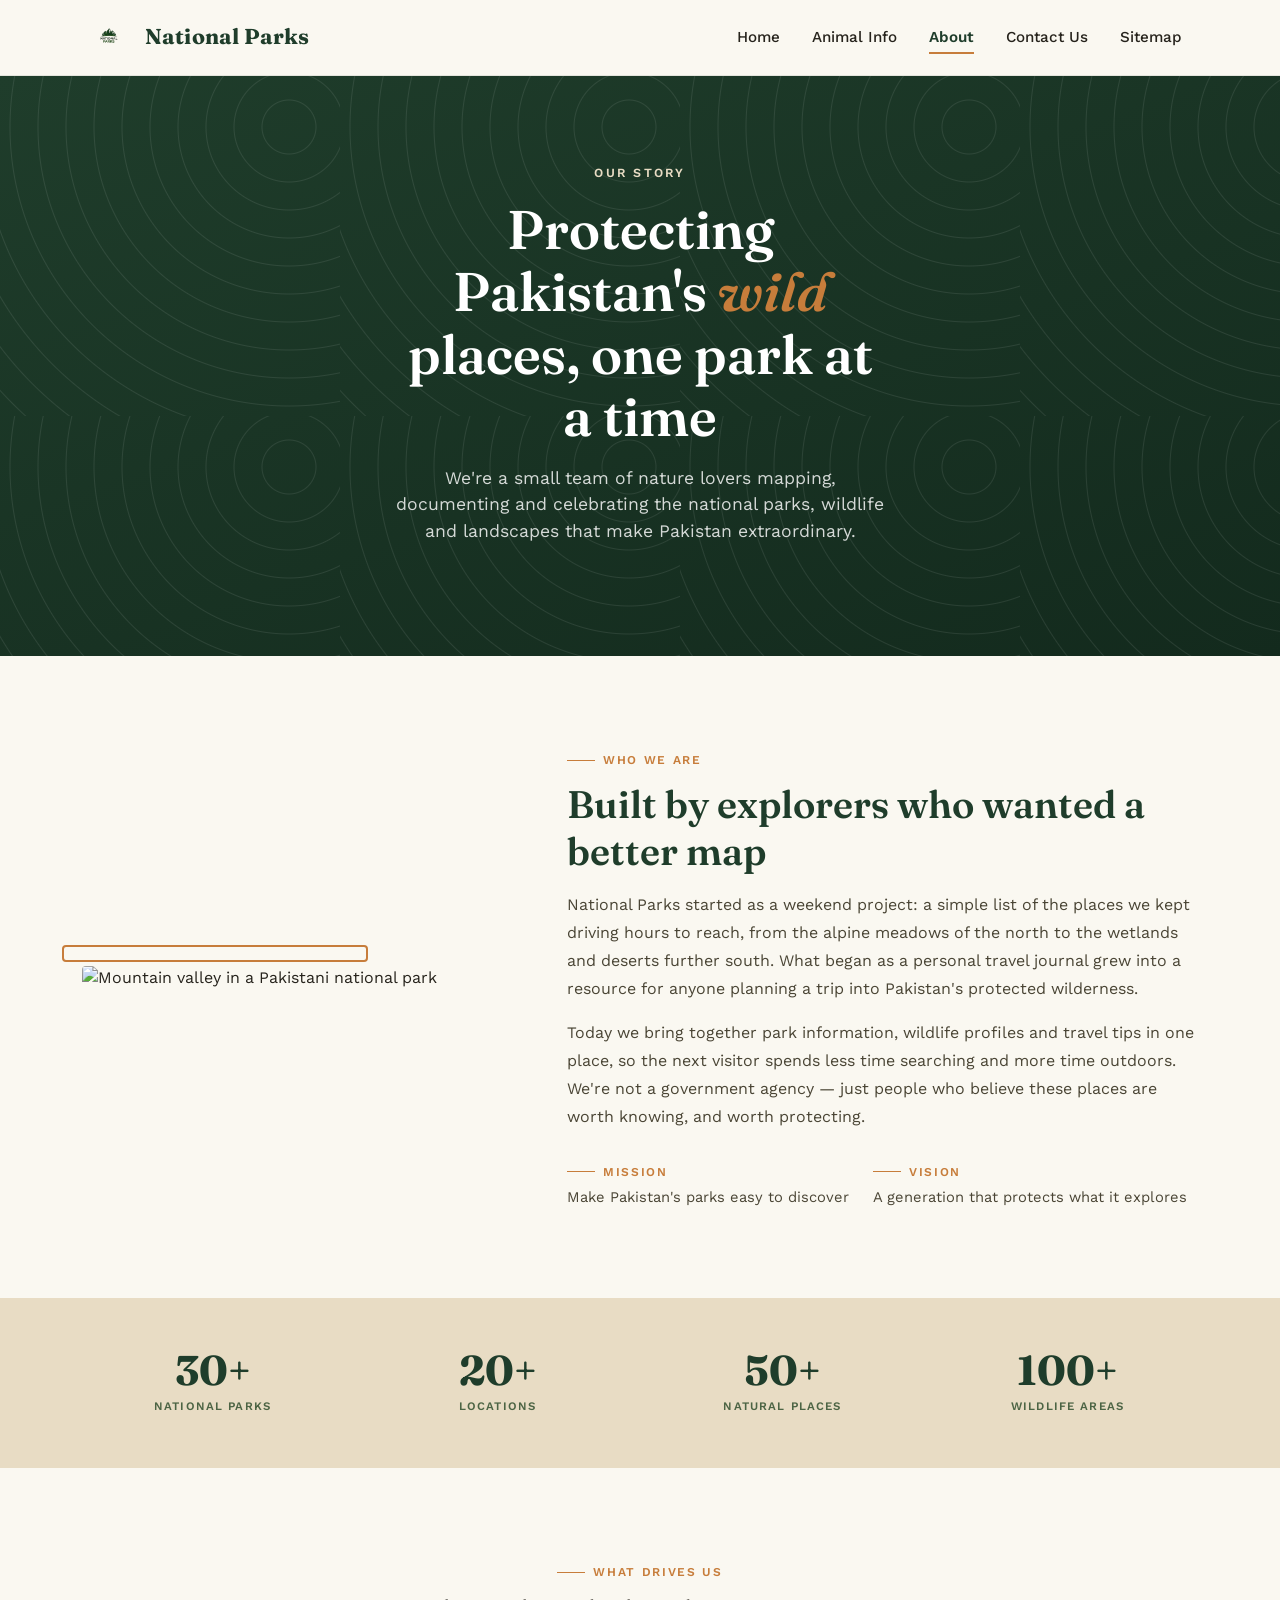
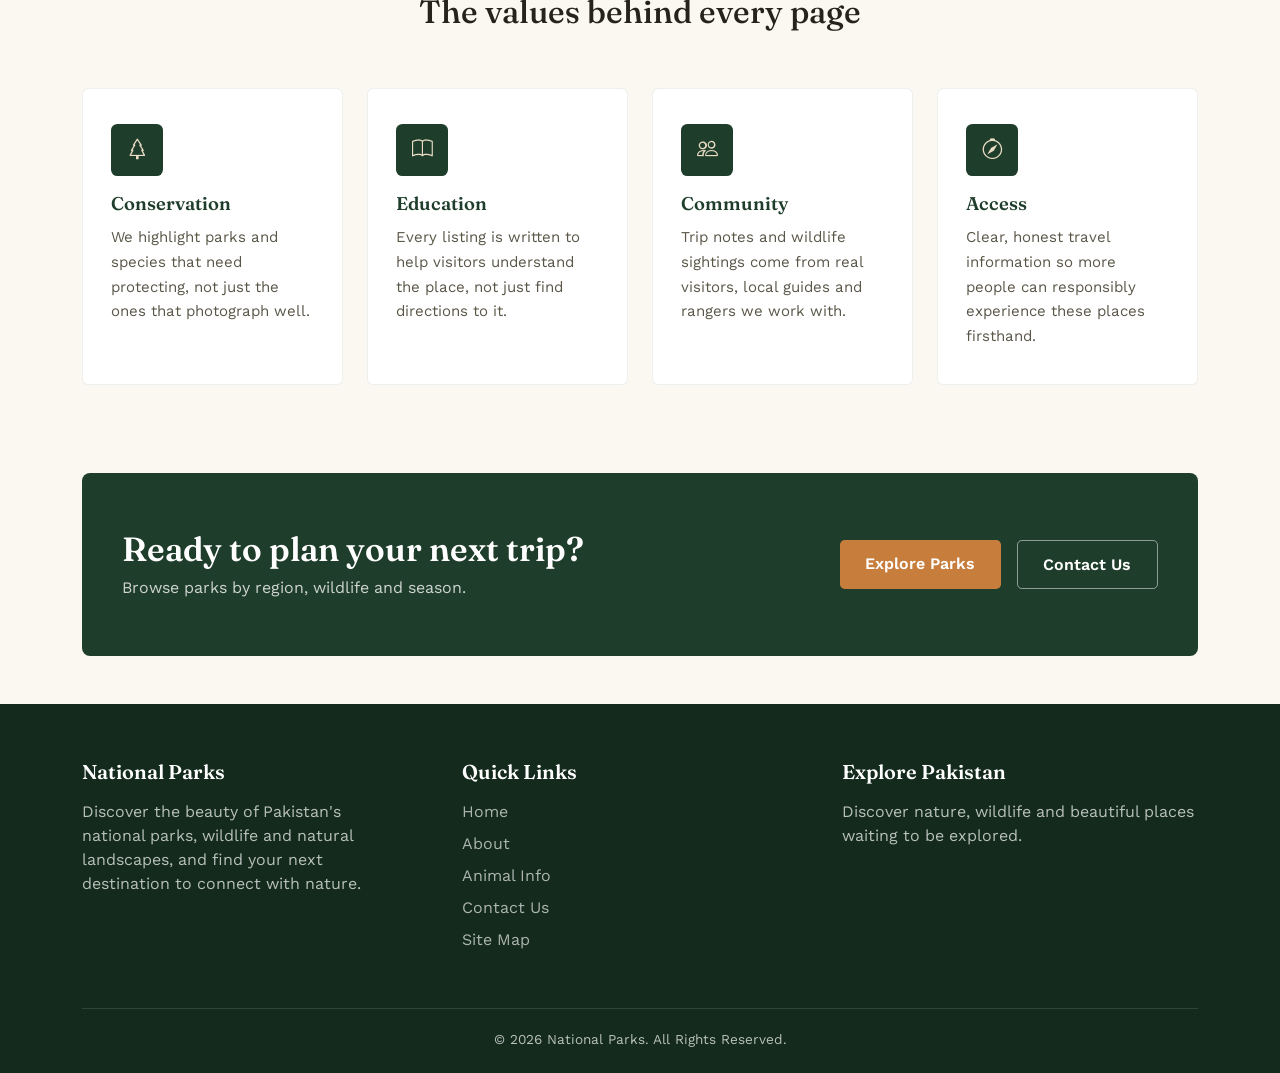
==== about.html @ 994b684e "Rename contact.html to about.html" ====
<!DOCTYPE html>
<html lang="en">
<head>
<meta charset="UTF-8">
<meta name="viewport" content="width=device-width, initial-scale=1.0">
<title>About Us | National Parks</title>

<!-- Bootstrap 5 -->
<link href="https://cdn.jsdelivr.net/npm/bootstrap@5.3.3/dist/css/bootstrap.min.css" rel="stylesheet">
<!-- Bootstrap Icons -->
<link rel="stylesheet" href="https://cdn.jsdelivr.net/npm/bootstrap-icons@1.11.3/font/bootstrap-icons.css">
<!-- Fonts -->
<link rel="preconnect" href="https://fonts.googleapis.com">
<link href="https://fonts.googleapis.com/css2?family=Fraunces:ital,opsz,wght@0,9..144,500;0,9..144,600;0,9..144,700;1,9..144,500&family=Work+Sans:wght@400;500;600;700&display=swap" rel="stylesheet">

<style>
  :root{
    --forest:#1F3D2B;
    --forest-dark:#132A1D;
    --moss:#4C6444;
    --sand:#E8DCC4;
    --cream:#FAF8F1;
    --ochre:#C77D3B;
    --ink:#26231C;
  }

  body{
    font-family:'Work Sans', sans-serif;
    color:var(--ink);
    background:var(--cream);
  }
  h1,h2,h3,.display-font{
    font-family:'Fraunces', serif;
  }
  a{ text-decoration:none; }

  /* ---------- Navbar ---------- */
  .navbar{
    background:var(--cream);
    border-bottom:1px solid rgba(31,61,43,.1);
    padding-top:.9rem;
    padding-bottom:.9rem;
  }
  .navbar-brand{
    font-family:'Fraunces', serif;
    font-weight:700;
    font-size:1.35rem;
    color:var(--forest) !important;
    letter-spacing:.02em;
  }
  .navbar-brand img{
    height:36px;
    margin-right:.55rem;
  }
  .navbar-nav .nav-link{
    color:var(--ink);
    font-weight:500;
    font-size:.95rem;
    padding:.5rem 1rem !important;
  }
  .navbar-nav .nav-link.active{
    color:var(--forest);
    font-weight:600;
    position:relative;
  }
  .navbar-nav .nav-link.active::after{
    content:"";
    position:absolute;
    left:1rem; right:1rem; bottom:.15rem;
    height:2px;
    background:var(--ochre);
  }

  /* ---------- Hero ---------- */
  .about-hero{
    position:relative;
    background:linear-gradient(160deg, var(--forest) 0%, var(--forest-dark) 100%);
    overflow:hidden;
    padding:5.5rem 0 6rem;
  }
  .about-hero .contours{
    position:absolute;
    inset:0;
    opacity:.18;
    background-image:
      repeating-radial-gradient(circle at 85% 15%, transparent 0, transparent 26px, rgba(255,255,255,.5) 27px, transparent 28px);
    background-size:340px 340px;
    pointer-events:none;
  }
  .about-hero .eyebrow{
    color:var(--sand);
    letter-spacing:.18em;
    text-transform:uppercase;
    font-size:.78rem;
    font-weight:600;
  }
  .about-hero h1{
    color:#fff;
    font-weight:600;
    font-size:clamp(2.3rem, 4.5vw, 3.4rem);
    line-height:1.15;
    max-width:14ch;
  }
  .about-hero h1 em{
    font-style:italic;
    color:var(--ochre);
  }
  .about-hero p{
    color:rgba(255,255,255,.82);
    font-size:1.1rem;
    max-width:46ch;
  }

  /* ---------- Story ---------- */
  .story-section{ padding:5.5rem 0; }
  .story-img{
    border-radius:.25rem;
    width:100%;
    aspect-ratio:4/5;
    object-fit:cover;
    box-shadow:0 24px 48px -20px rgba(31,61,43,.35);
  }
  .story-img-wrap{ position:relative; }
  .story-img-wrap::before{
    content:"";
    position:absolute;
    top:-1.25rem; left:-1.25rem;
    width:70%; height:70%;
    border:2px solid var(--ochre);
    border-radius:.25rem;
    z-index:-1;
  }
  .section-label{
    display:inline-flex;
    align-items:center;
    gap:.5rem;
    color:var(--ochre);
    font-weight:600;
    letter-spacing:.14em;
    text-transform:uppercase;
    font-size:.75rem;
    margin-bottom:.75rem;
  }
  .section-label::before{
    content:"";
    width:28px; height:1px;
    background:var(--ochre);
  }
  .story-section h2{
    font-size:clamp(1.8rem, 3vw, 2.4rem);
    color:var(--forest);
    font-weight:600;
    margin-bottom:1.1rem;
  }
  .story-section p{
    color:#4a4535;
    line-height:1.75;
  }

  /* ---------- Stats ---------- */
  .stats-strip{
    background:var(--sand);
    padding:3.25rem 0;
  }
  .stat-item{ text-align:center; }
  .stat-item .num{
    font-family:'Fraunces', serif;
    font-weight:700;
    font-size:2.6rem;
    color:var(--forest);
    line-height:1;
  }
  .stat-item .lbl{
    text-transform:uppercase;
    letter-spacing:.1em;
    font-size:.72rem;
    font-weight:600;
    color:var(--moss);
    margin-top:.4rem;
  }

  /* ---------- Values ---------- */
  .values-section{ padding:5.5rem 0; }
  .value-card{
    background:#fff;
    border:1px solid rgba(31,61,43,.08);
    border-radius:.4rem;
    padding:2.2rem 1.75rem;
    height:100%;
    transition:transform .2s ease, box-shadow .2s ease;
  }
  .value-card:hover{
    transform:translateY(-4px);
    box-shadow:0 18px 34px -22px rgba(31,61,43,.4);
  }
  .value-card .icon{
    width:52px; height:52px;
    display:flex; align-items:center; justify-content:center;
    background:var(--forest);
    color:var(--sand);
    border-radius:.4rem;
    font-size:1.3rem;
    margin-bottom:1.1rem;
  }
  .value-card h3{
    font-size:1.15rem;
    font-weight:600;
    color:var(--forest);
    margin-bottom:.6rem;
  }
  .value-card p{
    color:#5a5648;
    font-size:.94rem;
    line-height:1.65;
    margin-bottom:0;
  }

  /* ---------- CTA ---------- */
  .cta-banner{
    background:var(--forest);
    border-radius:.5rem;
    padding:3.5rem 2.5rem;
    color:#fff;
    position:relative;
    overflow:hidden;
  }
  .cta-banner h2{
    font-weight:600;
    font-size:clamp(1.6rem, 3vw, 2.1rem);
    margin-bottom:.4rem;
  }
  .cta-banner p{
    color:rgba(255,255,255,.78);
    margin-bottom:0;
  }
  .btn-ochre{
    background:var(--ochre);
    border:none;
    color:#fff;
    font-weight:600;
    padding:.7rem 1.6rem;
    border-radius:.3rem;
  }
  .btn-ochre:hover{ background:#b06a2c; color:#fff; }
  .btn-outline-cream{
    border:1px solid rgba(255,255,255,.5);
    color:#fff;
    font-weight:600;
    padding:.7rem 1.6rem;
    border-radius:.3rem;
  }
  .btn-outline-cream:hover{ background:rgba(255,255,255,.1); color:#fff; }

  /* ---------- Footer ---------- */
  footer{
    background:var(--forest-dark);
    color:rgba(255,255,255,.7);
    padding:3.5rem 0 1.5rem;
  }
  footer h5{
    font-family:'Fraunces', serif;
    color:#fff;
    font-weight:600;
    margin-bottom:1rem;
  }
  footer a{
    color:rgba(255,255,255,.65);
  }
  footer a:hover{ color:var(--ochre); }
  footer .footer-bottom{
    border-top:1px solid rgba(255,255,255,.12);
    margin-top:2.5rem;
    padding-top:1.25rem;
    font-size:.85rem;
  }
</style>
</head>
<body>

<!-- Navbar -->
<nav class="navbar navbar-expand-lg sticky-top">
  <div class="container">
    <a class="navbar-brand d-flex align-items-center" href="index.html">
      <img src="images/logo.png" alt="National Parks logo" onerror="this.style.display='none'">
      National Parks
    </a>
    <button class="navbar-toggler" type="button" data-bs-toggle="collapse" data-bs-target="#navMenu" aria-controls="navMenu" aria-expanded="false" aria-label="Toggle navigation">
      <span class="navbar-toggler-icon"></span>
    </button>
    <div class="collapse navbar-collapse" id="navMenu">
      <ul class="navbar-nav ms-auto">
        <li class="nav-item"><a class="nav-link" href="index.html">Home</a></li>
        <li class="nav-item"><a class="nav-link" href="Animal Info.html">Animal Info</a></li>
        <li class="nav-item"><a class="nav-link active" aria-current="page" href="about.html">About</a></li>
        <li class="nav-item"><a class="nav-link" href="contact.html">Contact Us</a></li>
        <li class="nav-item"><a class="nav-link" href="sitemap.html">Sitemap</a></li>
      </ul>
    </div>
  </div>
</nav>

<!-- Hero -->
<header class="about-hero">
  <div class="contours"></div>
  <div class="container position-relative">
    <div class="row justify-content-center text-center">
      <div class="col-lg-8 d-flex flex-column align-items-center">
        <span class="eyebrow mb-3">Our Story</span>
        <h1 class="mb-3">Protecting Pakistan's <em>wild</em> places, one park at a time</h1>
        <p>We're a small team of nature lovers mapping, documenting and celebrating the national parks, wildlife and landscapes that make Pakistan extraordinary.</p>
      </div>
    </div>
  </div>
</header>

<!-- Story -->
<section class="story-section">
  <div class="container">
    <div class="row align-items-center g-5">
      <div class="col-lg-5">
        <div class="story-img-wrap">
          <img class="story-img" src="https://images.unsplash.com/photo-1500534623283-312aade485b7?auto=format&fit=crop&w=900&q=80" alt="Mountain valley in a Pakistani national park">
        </div>
      </div>
      <div class="col-lg-7">
        <span class="section-label">Who we are</span>
        <h2>Built by explorers who wanted a better map</h2>
        <p>National Parks started as a weekend project: a simple list of the places we kept driving hours to reach, from the alpine meadows of the north to the wetlands and deserts further south. What began as a personal travel journal grew into a resource for anyone planning a trip into Pakistan's protected wilderness.</p>
        <p>Today we bring together park information, wildlife profiles and travel tips in one place, so the next visitor spends less time searching and more time outdoors. We're not a government agency &mdash; just people who believe these places are worth knowing, and worth protecting.</p>
        <div class="d-flex gap-4 mt-4">
          <div>
            <div class="section-label mb-1" style="margin-bottom:0;">Mission</div>
            <p class="mb-0" style="font-size:.92rem;">Make Pakistan's parks easy to discover</p>
          </div>
          <div>
            <div class="section-label mb-1" style="margin-bottom:0;">Vision</div>
            <p class="mb-0" style="font-size:.92rem;">A generation that protects what it explores</p>
          </div>
        </div>
      </div>
    </div>
  </div>
</section>

<!-- Stats -->
<section class="stats-strip">
  <div class="container">
    <div class="row g-4">
      <div class="col-6 col-md-3 stat-item">
        <div class="num">30+</div>
        <div class="lbl">National Parks</div>
      </div>
      <div class="col-6 col-md-3 stat-item">
        <div class="num">20+</div>
        <div class="lbl">Locations</div>
      </div>
      <div class="col-6 col-md-3 stat-item">
        <div class="num">50+</div>
        <div class="lbl">Natural Places</div>
      </div>
      <div class="col-6 col-md-3 stat-item">
        <div class="num">100+</div>
        <div class="lbl">Wildlife Areas</div>
      </div>
    </div>
  </div>
</section>

<!-- Values -->
<section class="values-section">
  <div class="container">
    <div class="row justify-content-center text-center mb-5">
      <div class="col-lg-7">
        <span class="section-label" style="justify-content:center;">What drives us</span>
        <h2>The values behind every page</h2>
      </div>
    </div>
    <div class="row g-4">
      <div class="col-md-6 col-lg-3">
        <div class="value-card">
          <div class="icon"><i class="bi bi-tree"></i></div>
          <h3>Conservation</h3>
          <p>We highlight parks and species that need protecting, not just the ones that photograph well.</p>
        </div>
      </div>
      <div class="col-md-6 col-lg-3">
        <div class="value-card">
          <div class="icon"><i class="bi bi-book"></i></div>
          <h3>Education</h3>
          <p>Every listing is written to help visitors understand the place, not just find directions to it.</p>
        </div>
      </div>
      <div class="col-md-6 col-lg-3">
        <div class="value-card">
          <div class="icon"><i class="bi bi-people"></i></div>
          <h3>Community</h3>
          <p>Trip notes and wildlife sightings come from real visitors, local guides and rangers we work with.</p>
        </div>
      </div>
      <div class="col-md-6 col-lg-3">
        <div class="value-card">
          <div class="icon"><i class="bi bi-compass"></i></div>
          <h3>Access</h3>
          <p>Clear, honest travel information so more people can responsibly experience these places firsthand.</p>
        </div>
      </div>
    </div>
  </div>
</section>

<!-- CTA -->
<section class="pb-5">
  <div class="container">
    <div class="cta-banner d-flex flex-column flex-lg-row align-items-lg-center justify-content-between gap-3">
      <div>
        <h2>Ready to plan your next trip?</h2>
        <p>Browse parks by region, wildlife and season.</p>
      </div>
      <div class="d-flex gap-3 flex-shrink-0">
        <a href="index.html" class="btn btn-ochre">Explore Parks</a>
        <a href="contact.html" class="btn btn-outline-cream">Contact Us</a>
      </div>
    </div>
  </div>
</section>

<!-- Footer -->
<footer>
  <div class="container">
    <div class="row g-4">
      <div class="col-lg-4">
        <h5>National Parks</h5>
        <p style="max-width:32ch;">Discover the beauty of Pakistan's national parks, wildlife and natural landscapes, and find your next destination to connect with nature.</p>
      </div>
      <div class="col-lg-4">
        <h5>Quick Links</h5>
        <ul class="list-unstyled d-flex flex-column gap-2">
          <li><a href="index.html">Home</a></li>
          <li><a href="about.html">About</a></li>
          <li><a href="Animal Info.html">Animal Info</a></li>
          <li><a href="contact.html">Contact Us</a></li>
          <li><a href="sitemap.html">Site Map</a></li>
        </ul>
      </div>
      <div class="col-lg-4">
        <h5>Explore Pakistan</h5>
        <p>Discover nature, wildlife and beautiful places waiting to be explored.</p>
      </div>
    </div>
    <div class="footer-bottom text-center">
      &copy; 2026 National Parks. All Rights Reserved.
    </div>
  </div>
</footer>

<script src="https://cdn.jsdelivr.net/npm/bootstrap@5.3.3/dist/js/bootstrap.bundle.min.js"></script>
</body>
</html>
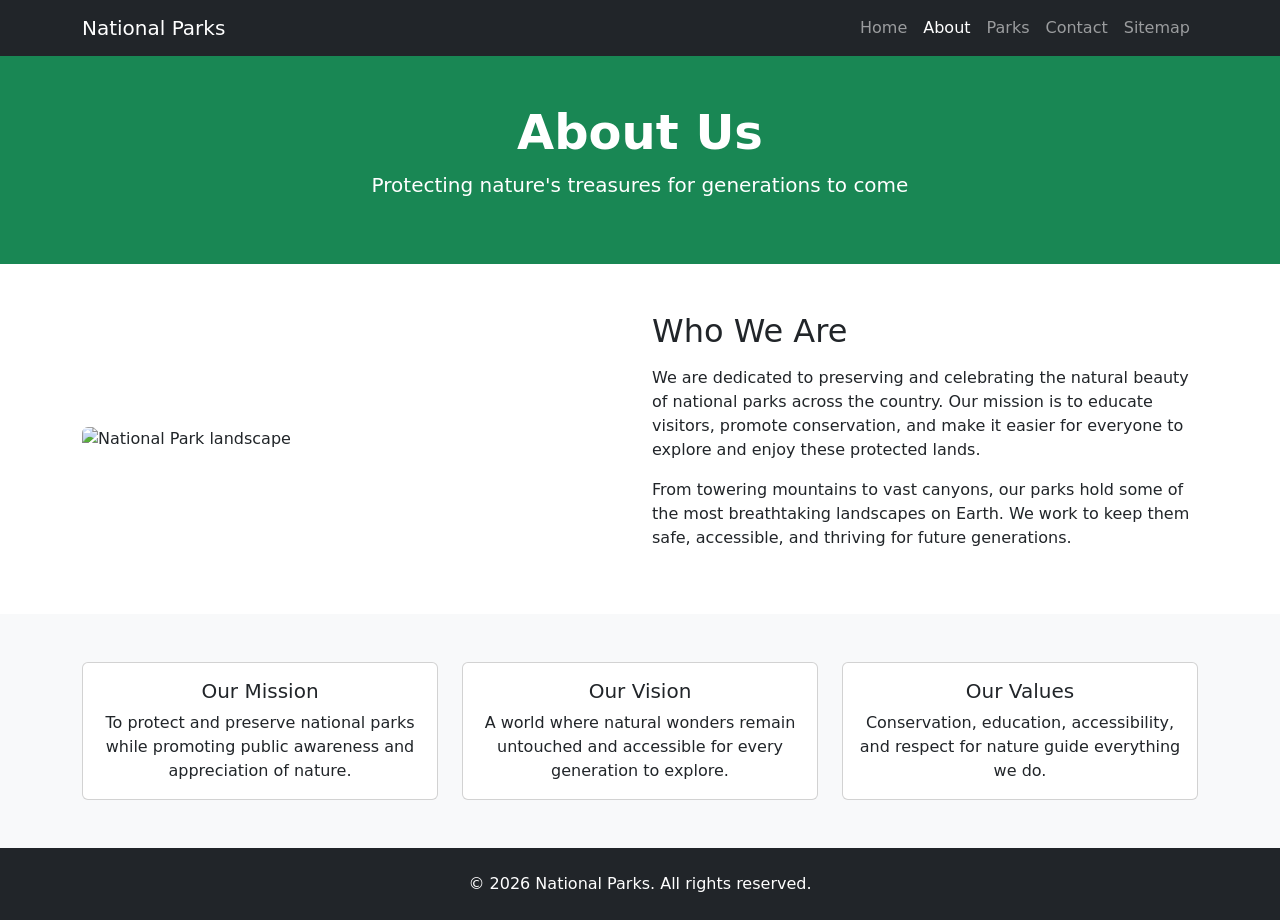
==== commit 8ecf1bcf: "Add About Us page with HTML structure This file contains the HTML structure for the About Us page, i" ====
--- a/about.html
+++ b/about.html
@@ -1,458 +1,114 @@
 <!DOCTYPE html>
 <html lang="en">
 <head>
-<meta charset="UTF-8">
-<meta name="viewport" content="width=device-width, initial-scale=1.0">
-<title>About Us | National Parks</title>
-
-<!-- Bootstrap 5 -->
-<link href="https://cdn.jsdelivr.net/npm/bootstrap@5.3.3/dist/css/bootstrap.min.css" rel="stylesheet">
-<!-- Bootstrap Icons -->
-<link rel="stylesheet" href="https://cdn.jsdelivr.net/npm/bootstrap-icons@1.11.3/font/bootstrap-icons.css">
-<!-- Fonts -->
-<link rel="preconnect" href="https://fonts.googleapis.com">
-<link href="https://fonts.googleapis.com/css2?family=Fraunces:ital,opsz,wght@0,9..144,500;0,9..144,600;0,9..144,700;1,9..144,500&family=Work+Sans:wght@400;500;600;700&display=swap" rel="stylesheet">
-
-<style>
-  :root{
-    --forest:#1F3D2B;
-    --forest-dark:#132A1D;
-    --moss:#4C6444;
-    --sand:#E8DCC4;
-    --cream:#FAF8F1;
-    --ochre:#C77D3B;
-    --ink:#26231C;
-  }
-
-  body{
-    font-family:'Work Sans', sans-serif;
-    color:var(--ink);
-    background:var(--cream);
-  }
-  h1,h2,h3,.display-font{
-    font-family:'Fraunces', serif;
-  }
-  a{ text-decoration:none; }
-
-  /* ---------- Navbar ---------- */
-  .navbar{
-    background:var(--cream);
-    border-bottom:1px solid rgba(31,61,43,.1);
-    padding-top:.9rem;
-    padding-bottom:.9rem;
-  }
-  .navbar-brand{
-    font-family:'Fraunces', serif;
-    font-weight:700;
-    font-size:1.35rem;
-    color:var(--forest) !important;
-    letter-spacing:.02em;
-  }
-  .navbar-brand img{
-    height:36px;
-    margin-right:.55rem;
-  }
-  .navbar-nav .nav-link{
-    color:var(--ink);
-    font-weight:500;
-    font-size:.95rem;
-    padding:.5rem 1rem !important;
-  }
-  .navbar-nav .nav-link.active{
-    color:var(--forest);
-    font-weight:600;
-    position:relative;
-  }
-  .navbar-nav .nav-link.active::after{
-    content:"";
-    position:absolute;
-    left:1rem; right:1rem; bottom:.15rem;
-    height:2px;
-    background:var(--ochre);
-  }
-
-  /* ---------- Hero ---------- */
-  .about-hero{
-    position:relative;
-    background:linear-gradient(160deg, var(--forest) 0%, var(--forest-dark) 100%);
-    overflow:hidden;
-    padding:5.5rem 0 6rem;
-  }
-  .about-hero .contours{
-    position:absolute;
-    inset:0;
-    opacity:.18;
-    background-image:
-      repeating-radial-gradient(circle at 85% 15%, transparent 0, transparent 26px, rgba(255,255,255,.5) 27px, transparent 28px);
-    background-size:340px 340px;
-    pointer-events:none;
-  }
-  .about-hero .eyebrow{
-    color:var(--sand);
-    letter-spacing:.18em;
-    text-transform:uppercase;
-    font-size:.78rem;
-    font-weight:600;
-  }
-  .about-hero h1{
-    color:#fff;
-    font-weight:600;
-    font-size:clamp(2.3rem, 4.5vw, 3.4rem);
-    line-height:1.15;
-    max-width:14ch;
-  }
-  .about-hero h1 em{
-    font-style:italic;
-    color:var(--ochre);
-  }
-  .about-hero p{
-    color:rgba(255,255,255,.82);
-    font-size:1.1rem;
-    max-width:46ch;
-  }
-
-  /* ---------- Story ---------- */
-  .story-section{ padding:5.5rem 0; }
-  .story-img{
-    border-radius:.25rem;
-    width:100%;
-    aspect-ratio:4/5;
-    object-fit:cover;
-    box-shadow:0 24px 48px -20px rgba(31,61,43,.35);
-  }
-  .story-img-wrap{ position:relative; }
-  .story-img-wrap::before{
-    content:"";
-    position:absolute;
-    top:-1.25rem; left:-1.25rem;
-    width:70%; height:70%;
-    border:2px solid var(--ochre);
-    border-radius:.25rem;
-    z-index:-1;
-  }
-  .section-label{
-    display:inline-flex;
-    align-items:center;
-    gap:.5rem;
-    color:var(--ochre);
-    font-weight:600;
-    letter-spacing:.14em;
-    text-transform:uppercase;
-    font-size:.75rem;
-    margin-bottom:.75rem;
-  }
-  .section-label::before{
-    content:"";
-    width:28px; height:1px;
-    background:var(--ochre);
-  }
-  .story-section h2{
-    font-size:clamp(1.8rem, 3vw, 2.4rem);
-    color:var(--forest);
-    font-weight:600;
-    margin-bottom:1.1rem;
-  }
-  .story-section p{
-    color:#4a4535;
-    line-height:1.75;
-  }
-
-  /* ---------- Stats ---------- */
-  .stats-strip{
-    background:var(--sand);
-    padding:3.25rem 0;
-  }
-  .stat-item{ text-align:center; }
-  .stat-item .num{
-    font-family:'Fraunces', serif;
-    font-weight:700;
-    font-size:2.6rem;
-    color:var(--forest);
-    line-height:1;
-  }
-  .stat-item .lbl{
-    text-transform:uppercase;
-    letter-spacing:.1em;
-    font-size:.72rem;
-    font-weight:600;
-    color:var(--moss);
-    margin-top:.4rem;
-  }
-
-  /* ---------- Values ---------- */
-  .values-section{ padding:5.5rem 0; }
-  .value-card{
-    background:#fff;
-    border:1px solid rgba(31,61,43,.08);
-    border-radius:.4rem;
-    padding:2.2rem 1.75rem;
-    height:100%;
-    transition:transform .2s ease, box-shadow .2s ease;
-  }
-  .value-card:hover{
-    transform:translateY(-4px);
-    box-shadow:0 18px 34px -22px rgba(31,61,43,.4);
-  }
-  .value-card .icon{
-    width:52px; height:52px;
-    display:flex; align-items:center; justify-content:center;
-    background:var(--forest);
-    color:var(--sand);
-    border-radius:.4rem;
-    font-size:1.3rem;
-    margin-bottom:1.1rem;
-  }
-  .value-card h3{
-    font-size:1.15rem;
-    font-weight:600;
-    color:var(--forest);
-    margin-bottom:.6rem;
-  }
-  .value-card p{
-    color:#5a5648;
-    font-size:.94rem;
-    line-height:1.65;
-    margin-bottom:0;
-  }
-
-  /* ---------- CTA ---------- */
-  .cta-banner{
-    background:var(--forest);
-    border-radius:.5rem;
-    padding:3.5rem 2.5rem;
-    color:#fff;
-    position:relative;
-    overflow:hidden;
-  }
-  .cta-banner h2{
-    font-weight:600;
-    font-size:clamp(1.6rem, 3vw, 2.1rem);
-    margin-bottom:.4rem;
-  }
-  .cta-banner p{
-    color:rgba(255,255,255,.78);
-    margin-bottom:0;
-  }
-  .btn-ochre{
-    background:var(--ochre);
-    border:none;
-    color:#fff;
-    font-weight:600;
-    padding:.7rem 1.6rem;
-    border-radius:.3rem;
-  }
-  .btn-ochre:hover{ background:#b06a2c; color:#fff; }
-  .btn-outline-cream{
-    border:1px solid rgba(255,255,255,.5);
-    color:#fff;
-    font-weight:600;
-    padding:.7rem 1.6rem;
-    border-radius:.3rem;
-  }
-  .btn-outline-cream:hover{ background:rgba(255,255,255,.1); color:#fff; }
-
-  /* ---------- Footer ---------- */
-  footer{
-    background:var(--forest-dark);
-    color:rgba(255,255,255,.7);
-    padding:3.5rem 0 1.5rem;
-  }
-  footer h5{
-    font-family:'Fraunces', serif;
-    color:#fff;
-    font-weight:600;
-    margin-bottom:1rem;
-  }
-  footer a{
-    color:rgba(255,255,255,.65);
-  }
-  footer a:hover{ color:var(--ochre); }
-  footer .footer-bottom{
-    border-top:1px solid rgba(255,255,255,.12);
-    margin-top:2.5rem;
-    padding-top:1.25rem;
-    font-size:.85rem;
-  }
-</style>
+  <meta charset="UTF-8">
+  <meta name="viewport" content="width=device-width, initial-scale=1.0">
+  <title>About Us - National Parks</title>
+  <link href="https://cdn.jsdelivr.net/npm/bootstrap@5.3.3/dist/css/bootstrap.min.css" rel="stylesheet">
 </head>
 <body>
 
-<!-- Navbar -->
-<nav class="navbar navbar-expand-lg sticky-top">
-  <div class="container">
-    <a class="navbar-brand d-flex align-items-center" href="index.html">
-      <img src="images/logo.png" alt="National Parks logo" onerror="this.style.display='none'">
-      National Parks
-    </a>
-    <button class="navbar-toggler" type="button" data-bs-toggle="collapse" data-bs-target="#navMenu" aria-controls="navMenu" aria-expanded="false" aria-label="Toggle navigation">
-      <span class="navbar-toggler-icon"></span>
-    </button>
-    <div class="collapse navbar-collapse" id="navMenu">
-      <ul class="navbar-nav ms-auto">
-        <li class="nav-item"><a class="nav-link" href="index.html">Home</a></li>
-        <li class="nav-item"><a class="nav-link" href="Animal Info.html">Animal Info</a></li>
-        <li class="nav-item"><a class="nav-link active" aria-current="page" href="about.html">About</a></li>
-        <li class="nav-item"><a class="nav-link" href="contact.html">Contact Us</a></li>
-        <li class="nav-item"><a class="nav-link" href="sitemap.html">Sitemap</a></li>
-      </ul>
+  <!-- Navbar -->
+  <nav class="navbar navbar-expand-lg navbar-dark bg-dark">
+    <div class="container">
+      <a class="navbar-brand" href="index.html">National Parks</a>
+      <button class="navbar-toggler" type="button" data-bs-toggle="collapse" data-bs-target="#navbarNav">
+        <span class="navbar-toggler-icon"></span>
+      </button>
+      <div class="collapse navbar-collapse" id="navbarNav">
+        <ul class="navbar-nav ms-auto">
+          <li class="nav-item">
+            <a class="nav-link" href="index.html">Home</a>
+          </li>
+          <li class="nav-item">
+            <a class="nav-link active" aria-current="page" href="about.html">About</a>
+          </li>
+          <li class="nav-item">
+            <a class="nav-link" href="parks.html">Parks</a>
+          </li>
+          <li class="nav-item">
+            <a class="nav-link" href="contact.html">Contact</a>
+          </li>
+          <li class="nav-item">
+            <a class="nav-link" href="sitemap.html">Sitemap</a>
+          </li>
+        </ul>
+      </div>
+    </div>
+  </nav>
+
+  <!-- Page Header -->
+  <div class="bg-success text-white text-center py-5">
+    <div class="container">
+      <h1 class="display-5 fw-bold">About Us</h1>
+      <p class="lead">Protecting nature's treasures for generations to come</p>
     </div>
   </div>
-</nav>
 
-<!-- Hero -->
-<header class="about-hero">
-  <div class="contours"></div>
-  <div class="container position-relative">
-    <div class="row justify-content-center text-center">
-      <div class="col-lg-8 d-flex flex-column align-items-center">
-        <span class="eyebrow mb-3">Our Story</span>
-        <h1 class="mb-3">Protecting Pakistan's <em>wild</em> places, one park at a time</h1>
-        <p>We're a small team of nature lovers mapping, documenting and celebrating the national parks, wildlife and landscapes that make Pakistan extraordinary.</p>
+  <!-- Intro Section -->
+  <div class="container my-5">
+    <div class="row align-items-center g-4">
+      <div class="col-lg-6">
+        <img src="https://via.placeholder.com/600x400" class="img-fluid rounded" alt="National Park landscape">
+      </div>
+      <div class="col-lg-6">
+        <h2 class="mb-3">Who We Are</h2>
+        <p>
+          We are dedicated to preserving and celebrating the natural beauty of national parks
+          across the country. Our mission is to educate visitors, promote conservation, and
+          make it easier for everyone to explore and enjoy these protected lands.
+        </p>
+        <p>
+          From towering mountains to vast canyons, our parks hold some of the most breathtaking
+          landscapes on Earth. We work to keep them safe, accessible, and thriving for future
+          generations.
+        </p>
       </div>
     </div>
   </div>
-</header>
 
-<!-- Story -->
-<section class="story-section">
-  <div class="container">
-    <div class="row align-items-center g-5">
-      <div class="col-lg-5">
-        <div class="story-img-wrap">
-          <img class="story-img" src="https://images.unsplash.com/photo-1500534623283-312aade485b7?auto=format&fit=crop&w=900&q=80" alt="Mountain valley in a Pakistani national park">
+  <!-- Mission / Vision / Values -->
+  <div class="bg-light py-5">
+    <div class="container">
+      <div class="row g-4 text-center">
+        <div class="col-md-4">
+          <div class="card h-100">
+            <div class="card-body">
+              <h5 class="card-title">Our Mission</h5>
+              <p class="card-text">To protect and preserve national parks while promoting public
+                awareness and appreciation of nature.</p>
+            </div>
+          </div>
         </div>
-      </div>
-      <div class="col-lg-7">
-        <span class="section-label">Who we are</span>
-        <h2>Built by explorers who wanted a better map</h2>
-        <p>National Parks started as a weekend project: a simple list of the places we kept driving hours to reach, from the alpine meadows of the north to the wetlands and deserts further south. What began as a personal travel journal grew into a resource for anyone planning a trip into Pakistan's protected wilderness.</p>
-        <p>Today we bring together park information, wildlife profiles and travel tips in one place, so the next visitor spends less time searching and more time outdoors. We're not a government agency &mdash; just people who believe these places are worth knowing, and worth protecting.</p>
-        <div class="d-flex gap-4 mt-4">
-          <div>
-            <div class="section-label mb-1" style="margin-bottom:0;">Mission</div>
-            <p class="mb-0" style="font-size:.92rem;">Make Pakistan's parks easy to discover</p>
+        <div class="col-md-4">
+          <div class="card h-100">
+            <div class="card-body">
+              <h5 class="card-title">Our Vision</h5>
+              <p class="card-text">A world where natural wonders remain untouched and accessible
+                for every generation to explore.</p>
+            </div>
           </div>
-          <div>
-            <div class="section-label mb-1" style="margin-bottom:0;">Vision</div>
-            <p class="mb-0" style="font-size:.92rem;">A generation that protects what it explores</p>
+        </div>
+        <div class="col-md-4">
+          <div class="card h-100">
+            <div class="card-body">
+              <h5 class="card-title">Our Values</h5>
+              <p class="card-text">Conservation, education, accessibility, and respect for
+                nature guide everything we do.</p>
+            </div>
           </div>
         </div>
       </div>
     </div>
   </div>
-</section>
 
-<!-- Stats -->
-<section class="stats-strip">
-  <div class="container">
-    <div class="row g-4">
-      <div class="col-6 col-md-3 stat-item">
-        <div class="num">30+</div>
-        <div class="lbl">National Parks</div>
-      </div>
-      <div class="col-6 col-md-3 stat-item">
-        <div class="num">20+</div>
-        <div class="lbl">Locations</div>
-      </div>
-      <div class="col-6 col-md-3 stat-item">
-        <div class="num">50+</div>
-        <div class="lbl">Natural Places</div>
-      </div>
-      <div class="col-6 col-md-3 stat-item">
-        <div class="num">100+</div>
-        <div class="lbl">Wildlife Areas</div>
-      </div>
+  <!-- Footer -->
+  <footer class="bg-dark text-white text-center py-4">
+    <div class="container">
+      <p class="mb-0">&copy; 2026 National Parks. All rights reserved.</p>
     </div>
-  </div>
-</section>
+  </footer>
 
-<!-- Values -->
-<section class="values-section">
-  <div class="container">
-    <div class="row justify-content-center text-center mb-5">
-      <div class="col-lg-7">
-        <span class="section-label" style="justify-content:center;">What drives us</span>
-        <h2>The values behind every page</h2>
-      </div>
-    </div>
-    <div class="row g-4">
-      <div class="col-md-6 col-lg-3">
-        <div class="value-card">
-          <div class="icon"><i class="bi bi-tree"></i></div>
-          <h3>Conservation</h3>
-          <p>We highlight parks and species that need protecting, not just the ones that photograph well.</p>
-        </div>
-      </div>
-      <div class="col-md-6 col-lg-3">
-        <div class="value-card">
-          <div class="icon"><i class="bi bi-book"></i></div>
-          <h3>Education</h3>
-          <p>Every listing is written to help visitors understand the place, not just find directions to it.</p>
-        </div>
-      </div>
-      <div class="col-md-6 col-lg-3">
-        <div class="value-card">
-          <div class="icon"><i class="bi bi-people"></i></div>
-          <h3>Community</h3>
-          <p>Trip notes and wildlife sightings come from real visitors, local guides and rangers we work with.</p>
-        </div>
-      </div>
-      <div class="col-md-6 col-lg-3">
-        <div class="value-card">
-          <div class="icon"><i class="bi bi-compass"></i></div>
-          <h3>Access</h3>
-          <p>Clear, honest travel information so more people can responsibly experience these places firsthand.</p>
-        </div>
-      </div>
-    </div>
-  </div>
-</section>
-
-<!-- CTA -->
-<section class="pb-5">
-  <div class="container">
-    <div class="cta-banner d-flex flex-column flex-lg-row align-items-lg-center justify-content-between gap-3">
-      <div>
-        <h2>Ready to plan your next trip?</h2>
-        <p>Browse parks by region, wildlife and season.</p>
-      </div>
-      <div class="d-flex gap-3 flex-shrink-0">
-        <a href="index.html" class="btn btn-ochre">Explore Parks</a>
-        <a href="contact.html" class="btn btn-outline-cream">Contact Us</a>
-      </div>
-    </div>
-  </div>
-</section>
-
-<!-- Footer -->
-<footer>
-  <div class="container">
-    <div class="row g-4">
-      <div class="col-lg-4">
-        <h5>National Parks</h5>
-        <p style="max-width:32ch;">Discover the beauty of Pakistan's national parks, wildlife and natural landscapes, and find your next destination to connect with nature.</p>
-      </div>
-      <div class="col-lg-4">
-        <h5>Quick Links</h5>
-        <ul class="list-unstyled d-flex flex-column gap-2">
-          <li><a href="index.html">Home</a></li>
-          <li><a href="about.html">About</a></li>
-          <li><a href="Animal Info.html">Animal Info</a></li>
-          <li><a href="contact.html">Contact Us</a></li>
-          <li><a href="sitemap.html">Site Map</a></li>
-        </ul>
-      </div>
-      <div class="col-lg-4">
-        <h5>Explore Pakistan</h5>
-        <p>Discover nature, wildlife and beautiful places waiting to be explored.</p>
-      </div>
-    </div>
-    <div class="footer-bottom text-center">
-      &copy; 2026 National Parks. All Rights Reserved.
-    </div>
-  </div>
-</footer>
-
-<script src="https://cdn.jsdelivr.net/npm/bootstrap@5.3.3/dist/js/bootstrap.bundle.min.js"></script>
+  <script src="https://cdn.jsdelivr.net/npm/bootstrap@5.3.3/dist/js/bootstrap.bundle.min.js"></script>
 </body>
 </html>
